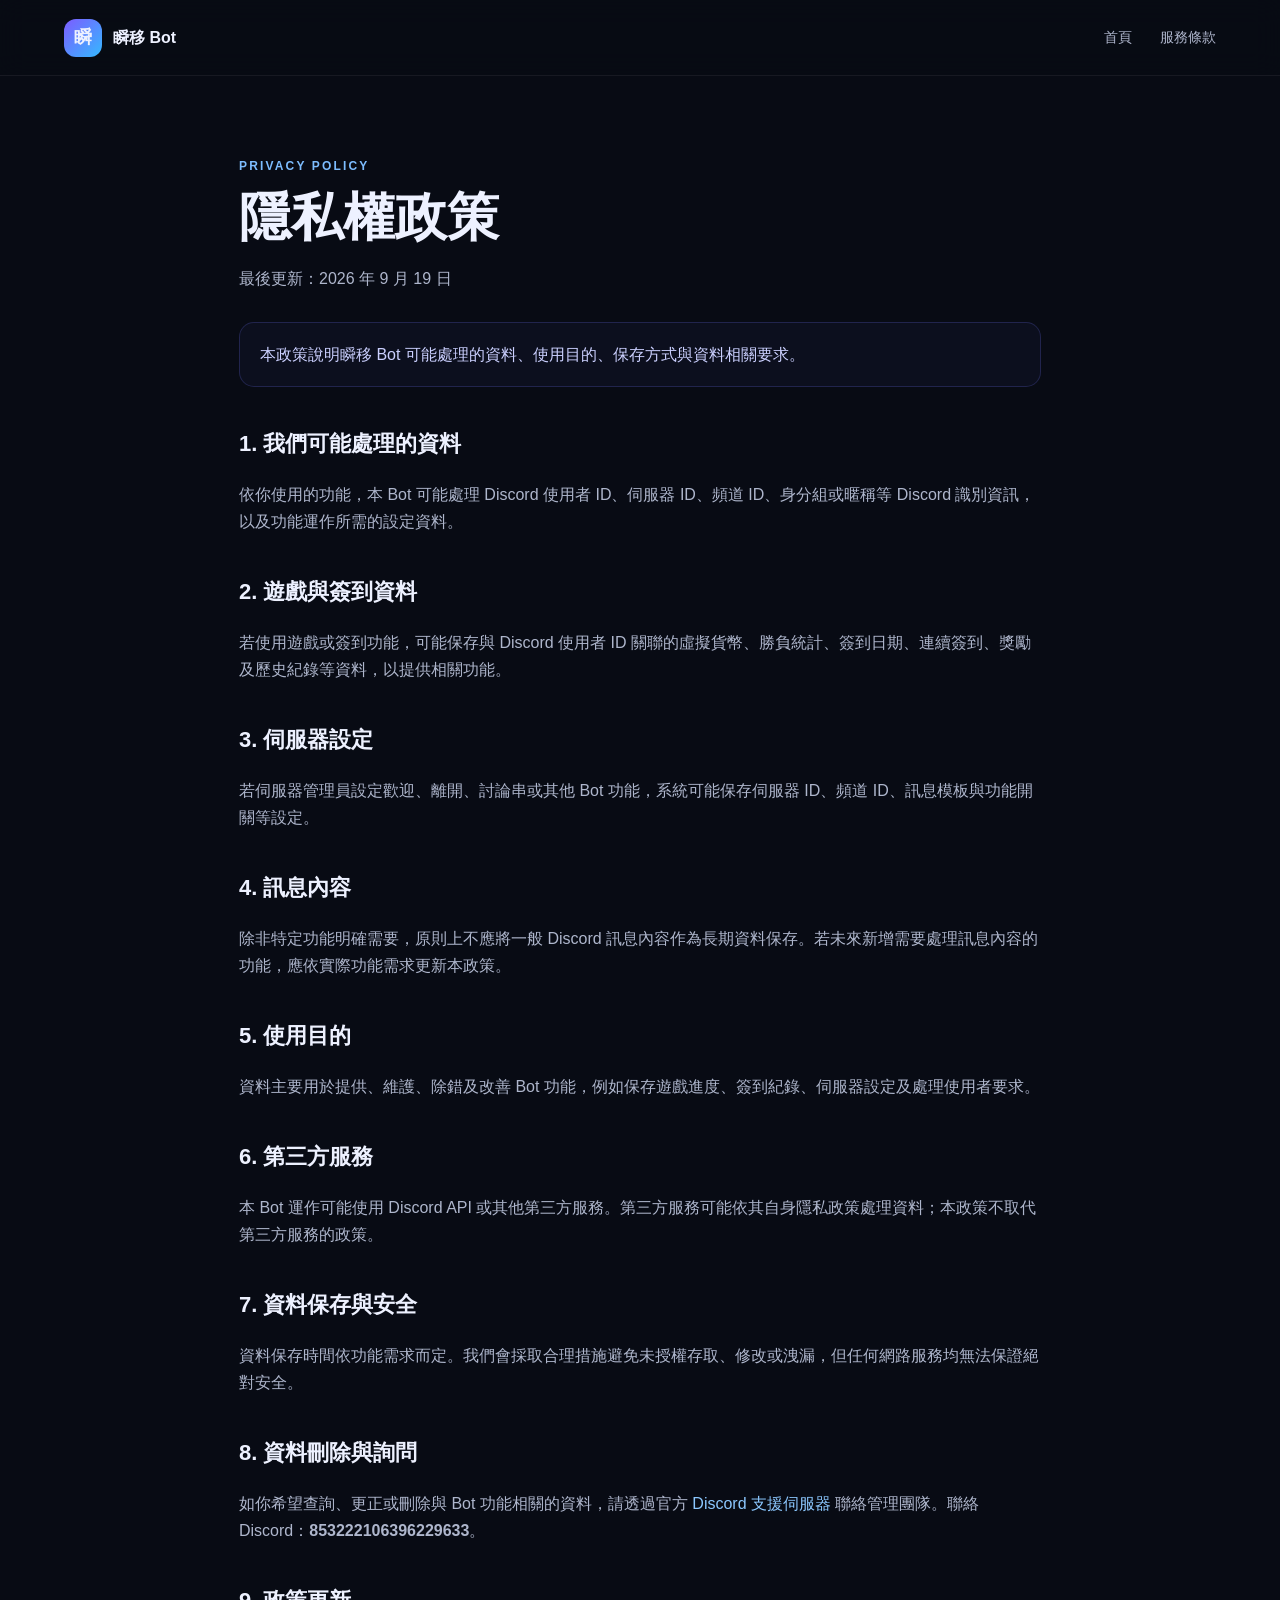
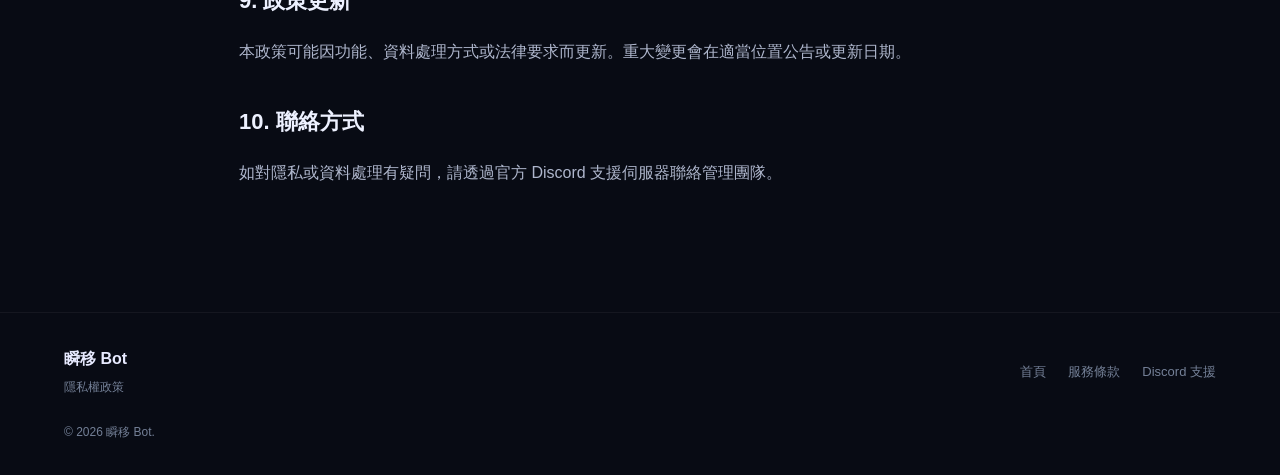
==== privacy.html @ 19f9e08d "Add files via upload" ====
<!doctype html><html lang="zh-Hant-TW"><head><meta charset="utf-8"><meta name="viewport" content="width=device-width,initial-scale=1"><meta name="description" content="瞬移 Bot 隱私權政策"><title>隱私權政策｜瞬移 Bot</title><link rel="stylesheet" href="style.css"></head>
<body><header class="nav"><a class="brand" href="index.html"><span class="logo">瞬</span><span>瞬移 Bot</span></a><nav><a href="index.html">首頁</a><a href="terms.html">服務條款</a></nav></header>
<main class="legal"><div class="eyebrow">PRIVACY POLICY</div><h1>隱私權政策</h1><p class="updated">最後更新：2026 年 9 月 19 日</p>
<div class="notice">本政策說明瞬移 Bot 可能處理的資料、使用目的、保存方式與資料相關要求。</div>
<h2>1. 我們可能處理的資料</h2><p>依你使用的功能，本 Bot 可能處理 Discord 使用者 ID、伺服器 ID、頻道 ID、身分組或暱稱等 Discord 識別資訊，以及功能運作所需的設定資料。</p>
<h2>2. 遊戲與簽到資料</h2><p>若使用遊戲或簽到功能，可能保存與 Discord 使用者 ID 關聯的虛擬貨幣、勝負統計、簽到日期、連續簽到、獎勵及歷史紀錄等資料，以提供相關功能。</p>
<h2>3. 伺服器設定</h2><p>若伺服器管理員設定歡迎、離開、討論串或其他 Bot 功能，系統可能保存伺服器 ID、頻道 ID、訊息模板與功能開關等設定。</p>
<h2>4. 訊息內容</h2><p>除非特定功能明確需要，原則上不應將一般 Discord 訊息內容作為長期資料保存。若未來新增需要處理訊息內容的功能，應依實際功能需求更新本政策。</p>
<h2>5. 使用目的</h2><p>資料主要用於提供、維護、除錯及改善 Bot 功能，例如保存遊戲進度、簽到紀錄、伺服器設定及處理使用者要求。</p>
<h2>6. 第三方服務</h2><p>本 Bot 運作可能使用 Discord API 或其他第三方服務。第三方服務可能依其自身隱私政策處理資料；本政策不取代第三方服務的政策。</p>
<h2>7. 資料保存與安全</h2><p>資料保存時間依功能需求而定。我們會採取合理措施避免未授權存取、修改或洩漏，但任何網路服務均無法保證絕對安全。</p>
<h2>8. 資料刪除與詢問</h2><p>如你希望查詢、更正或刪除與 Bot 功能相關的資料，請透過官方 <a href="https://discord.gg/3RnenEXjWV" target="_blank" rel="noopener">Discord 支援伺服器</a> 聯絡管理團隊。聯絡 Discord：<strong>853222106396229633</strong>。</p>
<h2>9. 政策更新</h2><p>本政策可能因功能、資料處理方式或法律要求而更新。重大變更會在適當位置公告或更新日期。</p>
<h2>10. 聯絡方式</h2><p>如對隱私或資料處理有疑問，請透過官方 Discord 支援伺服器聯絡管理團隊。</p>
</main><footer><div><strong>瞬移 Bot</strong><span>隱私權政策</span></div><div class="footer-links"><a href="index.html">首頁</a><a href="terms.html">服務條款</a><a href="https://discord.gg/3RnenEXjWV" target="_blank" rel="noopener">Discord 支援</a></div><p>© 2026 瞬移 Bot.</p></footer></body></html>
---- style.css ----
*{box-sizing:border-box}html{scroll-behavior:smooth}body{margin:0;background:#080b14;color:#edf1ff;font-family:Inter,-apple-system,BlinkMacSystemFont,"Segoe UI","Noto Sans TC",sans-serif;line-height:1.7}a{color:inherit;text-decoration:none}.nav{height:76px;padding:0 max(24px,5vw);display:flex;align-items:center;justify-content:space-between;border-bottom:1px solid #ffffff10;background:#080b14e8;backdrop-filter:blur(14px);position:sticky;top:0;z-index:5}.brand{display:flex;align-items:center;gap:11px;font-weight:800}.logo{width:38px;height:38px;display:grid;place-items:center;border-radius:12px;background:linear-gradient(135deg,#7c5cff,#35b9ff);font-size:18px}.nav nav{display:flex;gap:28px;color:#aeb6cc;font-size:14px}.nav nav a:hover,.footer-links a:hover{color:#fff}.nav-btn,.primary{background:linear-gradient(135deg,#765cff,#4daeff);padding:11px 18px;border-radius:12px;font-weight:750;box-shadow:0 10px 30px #536dff20}.hero{position:relative;text-align:center;max-width:900px;margin:auto;padding:110px 24px 90px;overflow:hidden}.glow{position:absolute;width:500px;height:500px;left:50%;top:0;transform:translateX(-50%);background:radial-gradient(circle,#6355ff24 0,#35b9ff0 68%);pointer-events:none}.eyebrow{letter-spacing:.18em;font-size:12px;font-weight:800;color:#7dbdff}.hero h1{font-size:clamp(46px,8vw,86px);line-height:1.05;margin:18px 0}.hero h1 span{background:linear-gradient(90deg,#8b76ff,#5dcaff);color:transparent;background-clip:text}.hero p{max-width:680px;margin:0 auto;color:#aeb6cc;font-size:18px}.actions{display:flex;justify-content:center;gap:12px;margin-top:32px}.actions a{display:inline-block}.secondary{border:1px solid #ffffff18;background:#ffffff08;padding:11px 18px;border-radius:12px;font-weight:750}.stats{display:flex;max-width:900px;margin:0 auto 100px;padding:25px;border:1px solid #ffffff10;border-radius:20px;background:#ffffff05;justify-content:space-around;text-align:center}.stats div{display:flex;flex-direction:column}.stats strong{font-size:30px}.stats span{color:#7f899f;font-size:13px}.section{max-width:1100px;margin:0 auto;padding:20px 24px 100px}.section-head{text-align:center;margin-bottom:38px}.section h2,.cta h2{font-size:38px;line-height:1.2;margin:8px 0}.section-head p,.cta p{color:#8f99b0}.grid{display:grid;grid-template-columns:repeat(3,1fr);gap:16px}.card{padding:27px;border:1px solid #ffffff10;border-radius:20px;background:linear-gradient(145deg,#ffffff07,#ffffff02);transition:.2s}.card:hover{transform:translateY(-4px);border-color:#ffffff20}.icon{font-size:28px}.card h3{margin:13px 0 6px}.card p{margin:0;color:#8f99b0;font-size:14px}.cta{max-width:1100px;margin:0 auto 100px;padding:42px;border:1px solid #ffffff12;border-radius:25px;background:linear-gradient(110deg,#765cff12,#35b9ff08);display:flex;align-items:center;justify-content:space-between;gap:20px}.legal{max-width:850px;margin:auto;padding:80px 24px 110px}.legal h1{font-size:52px;line-height:1.2;margin:10px 0}.updated{color:#68728b}.legal h2{font-size:22px;margin-top:38px}.legal p{color:#aeb6cc}.notice{padding:18px 20px;border:1px solid #6e75ff35;border-radius:15px;background:#6e75ff0b;color:#cbd0ff;margin:30px 0}.legal a{color:#8cc8ff}footer{border-top:1px solid #ffffff0d;padding:32px max(24px,5vw);display:grid;grid-template-columns:1fr auto;gap:8px;color:#748097}footer strong{display:block;color:#e7eaff}footer span{font-size:12px}.footer-links{display:flex;gap:22px;font-size:13px;align-items:center;flex-wrap:wrap}footer p{grid-column:1/-1;font-size:12px;margin:15px 0 0}@media(max-width:760px){.nav{height:68px}.nav nav{display:none}.nav-btn{font-size:13px;padding:9px 12px}.hero{padding-top:75px}.hero p{font-size:16px}.actions{flex-direction:column}.actions a{width:100%}.stats{margin:0 20px 70px}.grid{grid-template-columns:1fr}.section h2,.cta h2{font-size:30px}.cta{margin:0 20px 70px;padding:28px;display:block}.cta .primary{display:inline-block;margin-top:15px}.legal{padding-top:55px}.legal h1{font-size:40px}footer{grid-template-columns:1fr}}
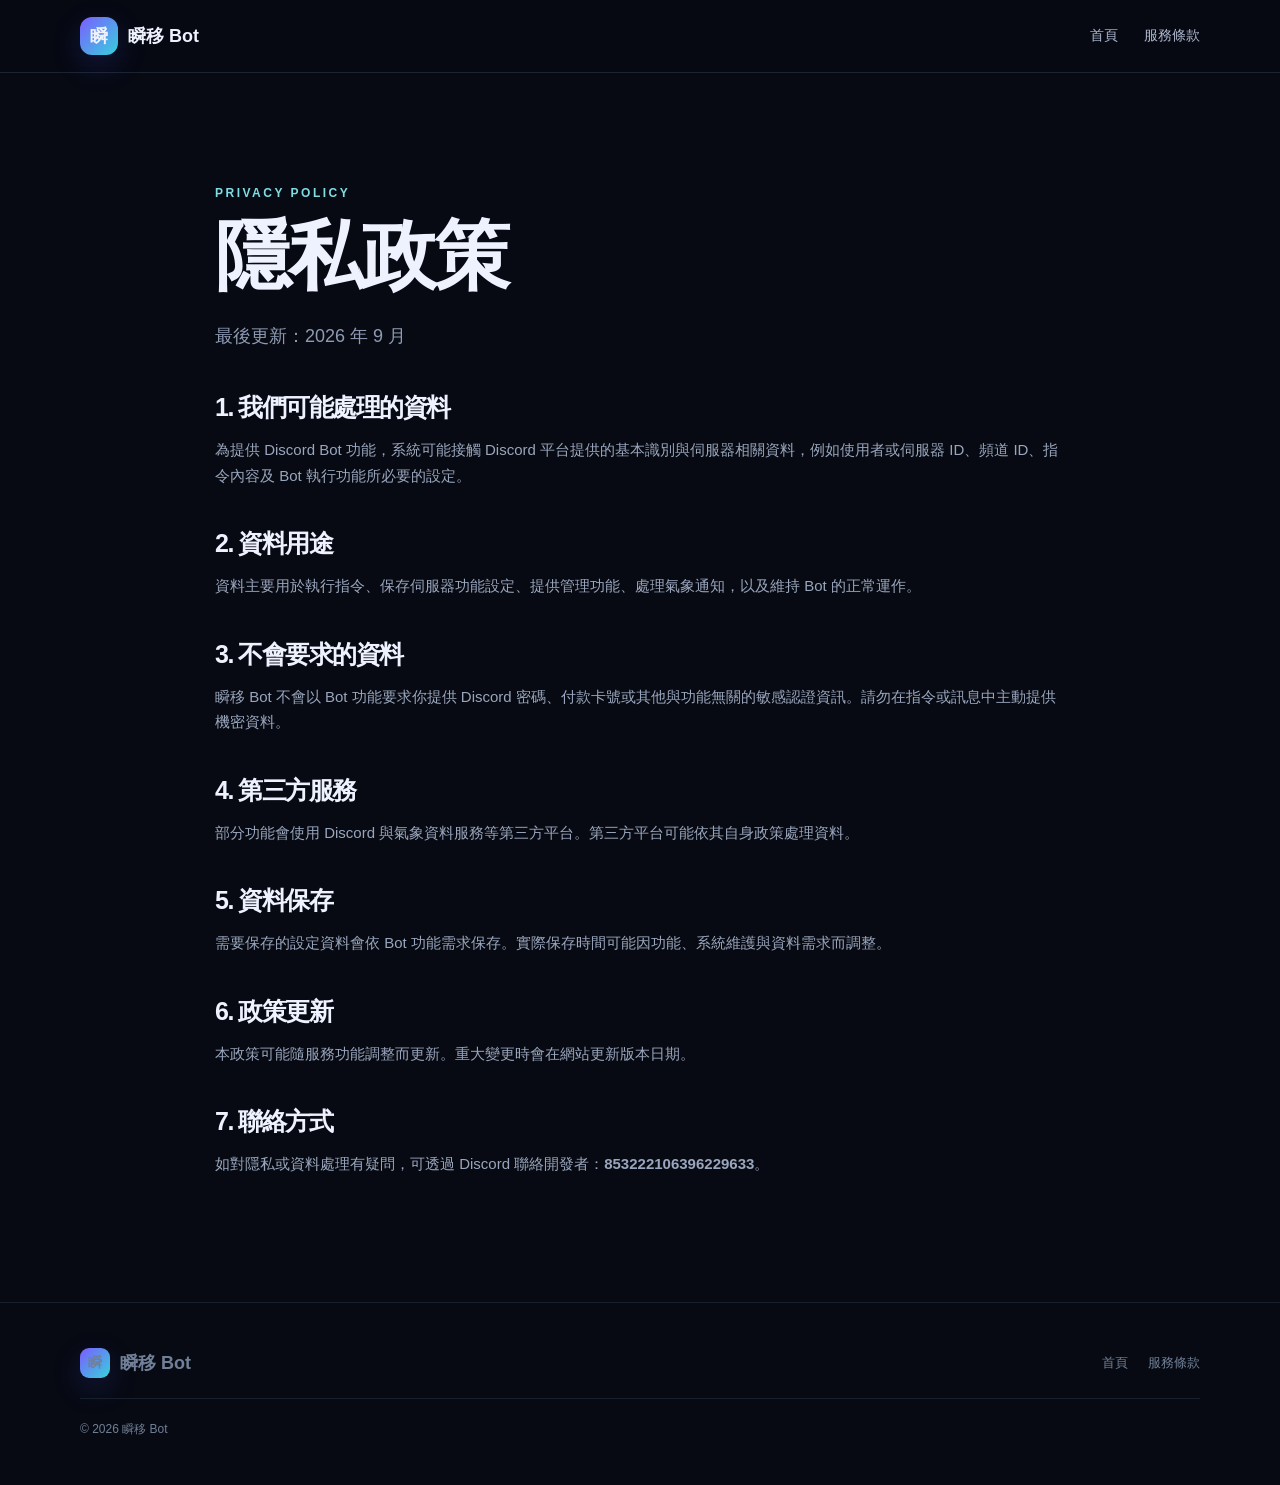
==== commit ca668f42: "Add files via upload" ====
--- a/privacy.html
+++ b/privacy.html
@@ -1,15 +1 @@
-<!doctype html><html lang="zh-Hant-TW"><head><meta charset="utf-8"><meta name="viewport" content="width=device-width,initial-scale=1"><meta name="description" content="瞬移 Bot 隱私權政策"><title>隱私權政策｜瞬移 Bot</title><link rel="stylesheet" href="style.css"></head>
-<body><header class="nav"><a class="brand" href="index.html"><span class="logo">瞬</span><span>瞬移 Bot</span></a><nav><a href="index.html">首頁</a><a href="terms.html">服務條款</a></nav></header>
-<main class="legal"><div class="eyebrow">PRIVACY POLICY</div><h1>隱私權政策</h1><p class="updated">最後更新：2026 年 9 月 19 日</p>
-<div class="notice">本政策說明瞬移 Bot 可能處理的資料、使用目的、保存方式與資料相關要求。</div>
-<h2>1. 我們可能處理的資料</h2><p>依你使用的功能，本 Bot 可能處理 Discord 使用者 ID、伺服器 ID、頻道 ID、身分組或暱稱等 Discord 識別資訊，以及功能運作所需的設定資料。</p>
-<h2>2. 遊戲與簽到資料</h2><p>若使用遊戲或簽到功能，可能保存與 Discord 使用者 ID 關聯的虛擬貨幣、勝負統計、簽到日期、連續簽到、獎勵及歷史紀錄等資料，以提供相關功能。</p>
-<h2>3. 伺服器設定</h2><p>若伺服器管理員設定歡迎、離開、討論串或其他 Bot 功能，系統可能保存伺服器 ID、頻道 ID、訊息模板與功能開關等設定。</p>
-<h2>4. 訊息內容</h2><p>除非特定功能明確需要，原則上不應將一般 Discord 訊息內容作為長期資料保存。若未來新增需要處理訊息內容的功能，應依實際功能需求更新本政策。</p>
-<h2>5. 使用目的</h2><p>資料主要用於提供、維護、除錯及改善 Bot 功能，例如保存遊戲進度、簽到紀錄、伺服器設定及處理使用者要求。</p>
-<h2>6. 第三方服務</h2><p>本 Bot 運作可能使用 Discord API 或其他第三方服務。第三方服務可能依其自身隱私政策處理資料；本政策不取代第三方服務的政策。</p>
-<h2>7. 資料保存與安全</h2><p>資料保存時間依功能需求而定。我們會採取合理措施避免未授權存取、修改或洩漏，但任何網路服務均無法保證絕對安全。</p>
-<h2>8. 資料刪除與詢問</h2><p>如你希望查詢、更正或刪除與 Bot 功能相關的資料，請透過官方 <a href="https://discord.gg/3RnenEXjWV" target="_blank" rel="noopener">Discord 支援伺服器</a> 聯絡管理團隊。聯絡 Discord：<strong>853222106396229633</strong>。</p>
-<h2>9. 政策更新</h2><p>本政策可能因功能、資料處理方式或法律要求而更新。重大變更會在適當位置公告或更新日期。</p>
-<h2>10. 聯絡方式</h2><p>如對隱私或資料處理有疑問，請透過官方 Discord 支援伺服器聯絡管理團隊。</p>
-</main><footer><div><strong>瞬移 Bot</strong><span>隱私權政策</span></div><div class="footer-links"><a href="index.html">首頁</a><a href="terms.html">服務條款</a><a href="https://discord.gg/3RnenEXjWV" target="_blank" rel="noopener">Discord 支援</a></div><p>© 2026 瞬移 Bot.</p></footer></body></html>
+<!doctype html><html lang="zh-Hant"><head><meta charset="utf-8"><meta name="viewport" content="width=device-width,initial-scale=1"><title>隱私政策｜瞬移 Bot</title><link rel="stylesheet" href="style.css"></head><body><header class="nav"><div class="wrap nav-inner"><a class="brand" href="index.html"><span class="logo">瞬</span>瞬移 Bot</a><nav><a href="index.html">首頁</a><a href="terms.html">服務條款</a></nav></div></header><main class="section"><div class="wrap" style="max-width:850px"><div class="eyebrow">PRIVACY POLICY</div><h1>隱私政策</h1><p class="lead">最後更新：2026 年 9 月</p><article class="legal"><h2>1. 我們可能處理的資料</h2><p>為提供 Discord Bot 功能，系統可能接觸 Discord 平台提供的基本識別與伺服器相關資料，例如使用者或伺服器 ID、頻道 ID、指令內容及 Bot 執行功能所必要的設定。</p><h2>2. 資料用途</h2><p>資料主要用於執行指令、保存伺服器功能設定、提供管理功能、處理氣象通知，以及維持 Bot 的正常運作。</p><h2>3. 不會要求的資料</h2><p>瞬移 Bot 不會以 Bot 功能要求你提供 Discord 密碼、付款卡號或其他與功能無關的敏感認證資訊。請勿在指令或訊息中主動提供機密資料。</p><h2>4. 第三方服務</h2><p>部分功能會使用 Discord 與氣象資料服務等第三方平台。第三方平台可能依其自身政策處理資料。</p><h2>5. 資料保存</h2><p>需要保存的設定資料會依 Bot 功能需求保存。實際保存時間可能因功能、系統維護與資料需求而調整。</p><h2>6. 政策更新</h2><p>本政策可能隨服務功能調整而更新。重大變更時會在網站更新版本日期。</p><h2>7. 聯絡方式</h2><p>如對隱私或資料處理有疑問，可透過 Discord 聯絡開發者：<strong>853222106396229633</strong>。</p></article></div></main><footer><div class="wrap footer"><div><a class="brand" href="index.html"><span class="logo small">瞬</span>瞬移 Bot</a></div><div class="footer-links"><a href="index.html">首頁</a><a href="terms.html">服務條款</a></div><div class="copyright">© 2026 瞬移 Bot</div></div></footer><style>.legal h2{font-size:25px;margin-top:40px}.legal p{color:#9aa6bd}.legal{font-size:15px}</style></body></html>
--- a/style.css
+++ b/style.css
@@ -1 +1 @@
-*{box-sizing:border-box}html{scroll-behavior:smooth}body{margin:0;background:#080b14;color:#edf1ff;font-family:Inter,-apple-system,BlinkMacSystemFont,"Segoe UI","Noto Sans TC",sans-serif;line-height:1.7}a{color:inherit;text-decoration:none}.nav{height:76px;padding:0 max(24px,5vw);display:flex;align-items:center;justify-content:space-between;border-bottom:1px solid #ffffff10;background:#080b14e8;backdrop-filter:blur(14px);position:sticky;top:0;z-index:5}.brand{display:flex;align-items:center;gap:11px;font-weight:800}.logo{width:38px;height:38px;display:grid;place-items:center;border-radius:12px;background:linear-gradient(135deg,#7c5cff,#35b9ff);font-size:18px}.nav nav{display:flex;gap:28px;color:#aeb6cc;font-size:14px}.nav nav a:hover,.footer-links a:hover{color:#fff}.nav-btn,.primary{background:linear-gradient(135deg,#765cff,#4daeff);padding:11px 18px;border-radius:12px;font-weight:750;box-shadow:0 10px 30px #536dff20}.hero{position:relative;text-align:center;max-width:900px;margin:auto;padding:110px 24px 90px;overflow:hidden}.glow{position:absolute;width:500px;height:500px;left:50%;top:0;transform:translateX(-50%);background:radial-gradient(circle,#6355ff24 0,#35b9ff0 68%);pointer-events:none}.eyebrow{letter-spacing:.18em;font-size:12px;font-weight:800;color:#7dbdff}.hero h1{font-size:clamp(46px,8vw,86px);line-height:1.05;margin:18px 0}.hero h1 span{background:linear-gradient(90deg,#8b76ff,#5dcaff);color:transparent;background-clip:text}.hero p{max-width:680px;margin:0 auto;color:#aeb6cc;font-size:18px}.actions{display:flex;justify-content:center;gap:12px;margin-top:32px}.actions a{display:inline-block}.secondary{border:1px solid #ffffff18;background:#ffffff08;padding:11px 18px;border-radius:12px;font-weight:750}.stats{display:flex;max-width:900px;margin:0 auto 100px;padding:25px;border:1px solid #ffffff10;border-radius:20px;background:#ffffff05;justify-content:space-around;text-align:center}.stats div{display:flex;flex-direction:column}.stats strong{font-size:30px}.stats span{color:#7f899f;font-size:13px}.section{max-width:1100px;margin:0 auto;padding:20px 24px 100px}.section-head{text-align:center;margin-bottom:38px}.section h2,.cta h2{font-size:38px;line-height:1.2;margin:8px 0}.section-head p,.cta p{color:#8f99b0}.grid{display:grid;grid-template-columns:repeat(3,1fr);gap:16px}.card{padding:27px;border:1px solid #ffffff10;border-radius:20px;background:linear-gradient(145deg,#ffffff07,#ffffff02);transition:.2s}.card:hover{transform:translateY(-4px);border-color:#ffffff20}.icon{font-size:28px}.card h3{margin:13px 0 6px}.card p{margin:0;color:#8f99b0;font-size:14px}.cta{max-width:1100px;margin:0 auto 100px;padding:42px;border:1px solid #ffffff12;border-radius:25px;background:linear-gradient(110deg,#765cff12,#35b9ff08);display:flex;align-items:center;justify-content:space-between;gap:20px}.legal{max-width:850px;margin:auto;padding:80px 24px 110px}.legal h1{font-size:52px;line-height:1.2;margin:10px 0}.updated{color:#68728b}.legal h2{font-size:22px;margin-top:38px}.legal p{color:#aeb6cc}.notice{padding:18px 20px;border:1px solid #6e75ff35;border-radius:15px;background:#6e75ff0b;color:#cbd0ff;margin:30px 0}.legal a{color:#8cc8ff}footer{border-top:1px solid #ffffff0d;padding:32px max(24px,5vw);display:grid;grid-template-columns:1fr auto;gap:8px;color:#748097}footer strong{display:block;color:#e7eaff}footer span{font-size:12px}.footer-links{display:flex;gap:22px;font-size:13px;align-items:center;flex-wrap:wrap}footer p{grid-column:1/-1;font-size:12px;margin:15px 0 0}@media(max-width:760px){.nav{height:68px}.nav nav{display:none}.nav-btn{font-size:13px;padding:9px 12px}.hero{padding-top:75px}.hero p{font-size:16px}.actions{flex-direction:column}.actions a{width:100%}.stats{margin:0 20px 70px}.grid{grid-template-columns:1fr}.section h2,.cta h2{font-size:30px}.cta{margin:0 20px 70px;padding:28px;display:block}.cta .primary{display:inline-block;margin-top:15px}.legal{padding-top:55px}.legal h1{font-size:40px}footer{grid-template-columns:1fr}}
+*{box-sizing:border-box}html{scroll-behavior:smooth}body{margin:0;font-family:Inter,-apple-system,BlinkMacSystemFont,"Noto Sans TC","Microsoft JhengHei",sans-serif;background:#070a12;color:#eef2ff;line-height:1.7}a{color:inherit;text-decoration:none}.wrap{width:min(1120px,calc(100% - 40px));margin:auto}.nav{position:sticky;top:0;z-index:10;background:rgba(7,10,18,.78);backdrop-filter:blur(16px);border-bottom:1px solid #1c2333}.nav-inner{height:72px;display:flex;align-items:center;justify-content:space-between}.brand{display:flex;align-items:center;gap:10px;font-weight:800;font-size:18px}.logo{width:38px;height:38px;border-radius:12px;display:grid;place-items:center;background:linear-gradient(135deg,#7c5cff,#36d1dc);box-shadow:0 10px 30px #4d54ff33;font-weight:900}.logo.small{width:30px;height:30px;border-radius:9px;font-size:14px}.nav nav{display:flex;gap:26px;color:#aeb8cf;font-size:14px}.nav nav a:hover,.footer-links a:hover{color:#fff}.hero{overflow:hidden;border-bottom:1px solid #171e2c;background:radial-gradient(circle at 75% 30%,#3c4dff24,transparent 30%),radial-gradient(circle at 15% 10%,#17d5d51b,transparent 25%)}.hero-grid{min-height:690px;display:grid;grid-template-columns:1.05fr .95fr;align-items:center;gap:70px;padding:90px 0}.eyebrow{font-size:12px;letter-spacing:2.5px;color:#7fdde3;font-weight:800;margin-bottom:12px}h1{font-size:clamp(46px,6vw,76px);line-height:1.08;margin:0 0 24px;letter-spacing:-3px}h1 span{background:linear-gradient(90deg,#fff,#9edfe4);-webkit-background-clip:text;color:transparent}h2{font-size:clamp(32px,4vw,48px);line-height:1.2;margin:0 0 15px;letter-spacing:-1.5px}.lead{font-size:18px;color:#aeb8cf;max-width:650px}.actions{display:flex;gap:12px;flex-wrap:wrap;margin:32px 0}.btn{display:inline-flex;align-items:center;justify-content:center;padding:13px 20px;border-radius:12px;font-weight:800;border:1px solid #2a3449;transition:.2s}.btn:hover{transform:translateY(-2px)}.primary{background:linear-gradient(135deg,#6d5cff,#31cbd2);border:0;color:white;box-shadow:0 14px 35px #4b5dff33}.ghost{background:#101522;color:#dce4f7}.mini-stats{display:flex;gap:28px;color:#73809a;font-size:12px}.mini-stats div{display:flex;flex-direction:column}.mini-stats b{color:#dce4f7;font-size:13px}.hero-card{position:relative;padding:28px;border:1px solid #283249;background:#0d1220d9;border-radius:28px;box-shadow:0 30px 90px #0008;overflow:hidden}.orb{position:absolute;width:220px;height:220px;border-radius:50%;background:#5e6dff33;filter:blur(15px);right:-60px;top:-60px}.bot-card{position:relative;display:flex;align-items:center;gap:14px;padding:18px;border-radius:18px;background:#141b2b;border:1px solid #29344a}.bot-avatar{width:52px;height:52px;border-radius:15px;display:grid;place-items:center;background:linear-gradient(135deg,#705fff,#35ced6);font-size:22px;font-weight:900}.bot-card strong,.bot-card small{display:block}.bot-card small{color:#8290aa;font-size:12px}.online{margin-left:auto;color:#71e3a4;font-size:10px}.command{margin-top:14px;padding:16px;border-radius:14px;background:#090e19;border:1px solid #1f293b;color:#9da9bf}.command span{color:#6dceff}.command b{color:#fff;margin:0 8px}.command em{font-style:normal;color:#6f7d96;font-size:13px}.section{padding:110px 0}.section-head{max-width:680px;margin-bottom:45px}.section-head p,.section p{color:#8f9bb3}.cards{display:grid;grid-template-columns:repeat(3,1fr);gap:18px}.card{padding:27px;border-radius:20px;background:#0d1320;border:1px solid #1d2738;transition:.25s}.card:hover{transform:translateY(-4px);border-color:#34435e}.icon{font-size:30px}.card h3{margin:15px 0 8px;font-size:20px}.card p{color:#8996ae;margin:0 0 20px;font-size:14px}.tags{display:flex;gap:7px;flex-wrap:wrap}.tags span{padding:4px 9px;border-radius:8px;background:#151e2e;color:#8bd8df;font-size:11px}.dark{background:#0b101b;border-top:1px solid #171f30;border-bottom:1px solid #171f30}.split{display:grid;grid-template-columns:1fr 1fr;gap:80px;align-items:center}.checks{list-style:none;padding:0;margin:28px 0 0}.checks li{margin:12px 0;color:#c8d0df}.checks li:before{content:"✓";color:#65d9b0;font-weight:900;margin-right:12px}.security-panel{padding:40px;border:1px solid #29344a;border-radius:25px;background:linear-gradient(145deg,#121a2b,#0a0f19)}.shield{font-size:50px}.security-panel h3{font-size:26px;margin:15px 0}.cta{padding:80px 0}.cta-box{display:flex;align-items:center;justify-content:space-between;gap:30px;padding:45px;border-radius:25px;background:linear-gradient(120deg,#151d31,#0d1523);border:1px solid #29354b}.cta-box h2{font-size:34px}.cta-box p{margin:0;color:#8e9bb3}footer{border-top:1px solid #171e2c;padding:45px 0;color:#718098}.footer{display:grid;grid-template-columns:1fr auto;gap:20px;align-items:center}.footer p{font-size:12px;margin:8px 0}.footer-links{display:flex;gap:20px;font-size:13px}.copyright{grid-column:1/-1;font-size:12px;border-top:1px solid #171e2c;padding-top:20px}@media(max-width:850px){.hero-grid,.split{grid-template-columns:1fr}.hero-grid{padding:65px 0;gap:45px}.cards{grid-template-columns:1fr 1fr}.nav nav{display:none}.cta-box{flex-direction:column;align-items:flex-start}.footer{grid-template-columns:1fr}.copyright{grid-column:auto}}@media(max-width:560px){.wrap{width:min(100% - 28px,1120px)}.cards{grid-template-columns:1fr}.hero-card{padding:18px}.mini-stats{gap:15px;flex-wrap:wrap}h1{letter-spacing:-2px}.section{padding:75px 0}.footer-links{flex-wrap:wrap}}
